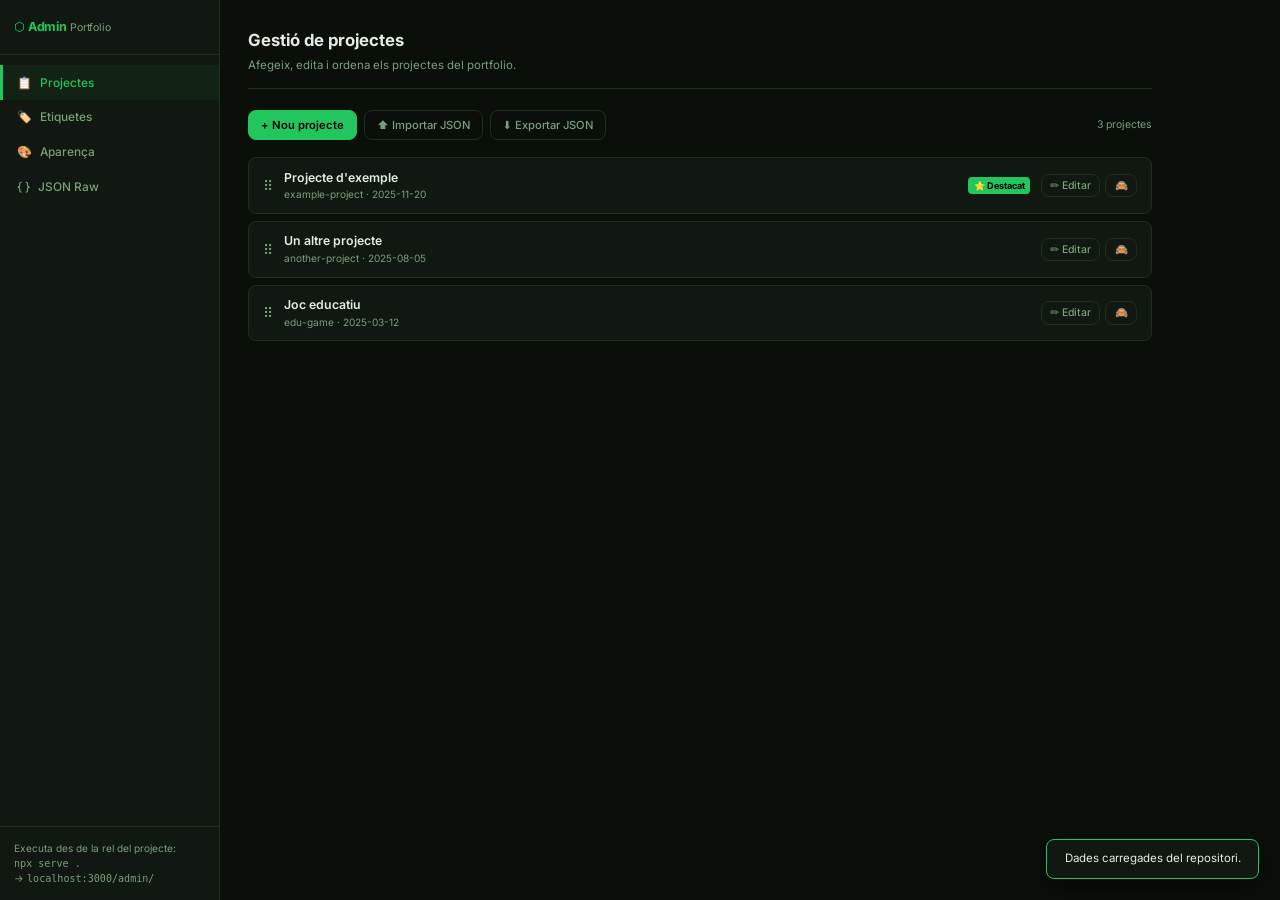
==== admin/index.html @ 7bdc1eb7 "feat: portfolio MVP inicial Estructura completa del portfolio estàtic per a GitHub Pages: - index.ht" ====
<!DOCTYPE html>
<html lang="ca">
<head>
  <meta charset="UTF-8">
  <meta name="viewport" content="width=device-width, initial-scale=1.0">
  <title>Admin — Portfolio</title>
  <link rel="icon" type="image/svg+xml" href="../assets/img/favicon.svg">
  <link rel="preconnect" href="https://fonts.googleapis.com">
  <link rel="preconnect" href="https://fonts.gstatic.com" crossorigin>
  <link href="https://fonts.googleapis.com/css2?family=Inter:wght@400;500;600;700&family=JetBrains+Mono:wght@400;500&display=swap" rel="stylesheet">
  <link rel="stylesheet" href="admin.css">
</head>
<body>

<div class="admin-layout">

  <!-- SIDEBAR -->
  <aside class="admin-sidebar">
    <div class="sidebar-logo">
      ⬡ Admin <span>Portfolio</span>
    </div>
    <nav class="sidebar-nav" role="navigation">
      <div class="nav-item active" data-panel="projects">
        <span>📋</span> Projectes
      </div>
      <div class="nav-item" data-panel="tags">
        <span>🏷️</span> Etiquetes
      </div>
      <div class="nav-item" data-panel="config">
        <span>🎨</span> Aparença
      </div>
      <div class="nav-item" data-panel="json">
        <span>{ }</span> JSON Raw
      </div>
    </nav>
    <div class="sidebar-footer">
      Executa des de la rel del projecte:<br>
      <code>npx serve .</code><br>
      → <code>localhost:3000/admin/</code>
    </div>
  </aside>

  <!-- MAIN -->
  <main class="admin-main">

    <!-- ════════════════════════════
         PANEL: PROJECTS
    ════════════════════════════ -->
    <div class="admin-panel active" id="panel-projects">
      <div class="panel-header">
        <h1 class="panel-title">Gestió de projectes</h1>
        <p class="panel-desc">Afegeix, edita i ordena els projectes del portfolio.</p>
      </div>

      <div class="toolbar">
        <button class="btn btn-primary" id="btn-new-project">+ Nou projecte</button>
        <button class="btn" id="btn-import-projects">⬆ Importar JSON</button>
        <button class="btn" id="btn-export-projects">⬇ Exportar JSON</button>
        <input type="file" id="input-import-projects" accept=".json" style="display:none">
        <span style="margin-left:auto;font-size:0.75rem;color:var(--text-muted)" id="projects-status"></span>
      </div>

      <div class="project-list" id="project-list">
        <!-- Rendered by admin.js -->
      </div>
    </div>

    <!-- ════════════════════════════
         PANEL: PROJECT FORM (inline)
    ════════════════════════════ -->
    <div class="admin-panel" id="panel-project-form">
      <div class="panel-header" style="display:flex;align-items:center;gap:0.75rem">
        <button class="btn btn-sm" id="btn-back-to-projects">← Tornar</button>
        <div>
          <h1 class="panel-title" id="form-title">Nou projecte</h1>
          <p class="panel-desc" id="form-subtitle">Omple les dades del projecte.</p>
        </div>
      </div>

      <form id="project-form" autocomplete="off">

        <!-- Basic -->
        <div class="form-section">
          <p class="form-title">Informació bàsica</p>
          <div class="form-grid">
            <div class="form-group">
              <label for="f-id">ID / Slug</label>
              <input type="text" id="f-id" placeholder="my-project-slug" required>
              <span class="form-hint">Carpeta: projects/<em>slug</em>/img/</span>
            </div>
            <div class="form-group">
              <label for="f-date">Data</label>
              <input type="date" id="f-date">
            </div>
            <div class="form-group" style="display:flex;flex-direction:row;align-items:center;gap:1.5rem;padding-top:0.5rem">
              <div class="toggle-row">
                <input type="checkbox" id="f-visible" checked>
                <label for="f-visible">Visible</label>
              </div>
              <div class="toggle-row">
                <input type="checkbox" id="f-featured">
                <label for="f-featured">Destacat</label>
              </div>
            </div>
          </div>
        </div>

        <!-- Languages of project -->
        <div class="form-section">
          <p class="form-title">Idiomes del projecte</p>
          <div class="tags-multiselect" id="proj-lang-select">
            <button type="button" class="tag-toggle" data-lang="ca">Català</button>
            <button type="button" class="tag-toggle" data-lang="es">Castellà</button>
            <button type="button" class="tag-toggle" data-lang="en">Anglès</button>
            <button type="button" class="tag-toggle" data-lang="agnostic">Sense idioma</button>
          </div>
          <span class="form-hint" style="margin-top:0.4rem;display:block">Selecciona els idiomes en els que el projecte és rellevant.</span>
        </div>

        <!-- Title -->
        <div class="form-section">
          <p class="form-title">Títol</p>
          <div class="lang-tabs">
            <button type="button" class="lang-tab active" data-lang-tab="title" data-lang="ca">CA</button>
            <button type="button" class="lang-tab" data-lang-tab="title" data-lang="es">ES</button>
            <button type="button" class="lang-tab" data-lang-tab="title" data-lang="en">EN</button>
          </div>
          <div class="lang-pane active" data-lang-pane="title" data-lang="ca">
            <input type="text" id="f-title-ca" placeholder="Títol en català">
          </div>
          <div class="lang-pane" data-lang-pane="title" data-lang="es">
            <input type="text" id="f-title-es" placeholder="Título en castellano">
          </div>
          <div class="lang-pane" data-lang-pane="title" data-lang="en">
            <input type="text" id="f-title-en" placeholder="Title in English">
          </div>
        </div>

        <!-- Short description -->
        <div class="form-section">
          <p class="form-title">Descripció curta <span style="font-weight:400;text-transform:none">(apareix a la card)</span></p>
          <div class="lang-tabs">
            <button type="button" class="lang-tab active" data-lang-tab="short" data-lang="ca">CA</button>
            <button type="button" class="lang-tab" data-lang-tab="short" data-lang="es">ES</button>
            <button type="button" class="lang-tab" data-lang-tab="short" data-lang="en">EN</button>
          </div>
          <div class="lang-pane active" data-lang-pane="short" data-lang="ca">
            <textarea id="f-short-ca" placeholder="Descripció curta en català…" rows="2"></textarea>
          </div>
          <div class="lang-pane" data-lang-pane="short" data-lang="es">
            <textarea id="f-short-es" placeholder="Descripción corta en castellano…" rows="2"></textarea>
          </div>
          <div class="lang-pane" data-lang-pane="short" data-lang="en">
            <textarea id="f-short-en" placeholder="Short description in English…" rows="2"></textarea>
          </div>
        </div>

        <!-- Full description -->
        <div class="form-section">
          <p class="form-title">Descripció completa <span style="font-weight:400;text-transform:none">(Markdown, modal detall)</span></p>
          <div class="lang-tabs">
            <button type="button" class="lang-tab active" data-lang-tab="full" data-lang="ca">CA</button>
            <button type="button" class="lang-tab" data-lang-tab="full" data-lang="es">ES</button>
            <button type="button" class="lang-tab" data-lang-tab="full" data-lang="en">EN</button>
          </div>
          <div class="lang-pane active" data-lang-pane="full" data-lang="ca">
            <textarea id="f-full-ca" placeholder="# Títol\n\nDescripció completa en Markdown…" rows="8"></textarea>
          </div>
          <div class="lang-pane" data-lang-pane="full" data-lang="es">
            <textarea id="f-full-es" placeholder="# Título\n\nDescripción completa en Markdown…" rows="8"></textarea>
          </div>
          <div class="lang-pane" data-lang-pane="full" data-lang="en">
            <textarea id="f-full-en" placeholder="# Title\n\nFull description in Markdown…" rows="8"></textarea>
          </div>
        </div>

        <!-- Tags -->
        <div class="form-section">
          <p class="form-title">Etiquetes</p>
          <div class="tags-multiselect" id="project-tags-select">
            <!-- Rendered dynamically from tags data -->
          </div>
        </div>

        <!-- Images -->
        <div class="form-section">
          <p class="form-title">Imatges</p>
          <span class="form-hint" style="display:block;margin-bottom:0.5rem">
            Rutes relatives des de l'arrel del portfolio. Ex: <code>projects/my-project/img/screenshot-01.webp</code>
          </span>
          <div class="image-list" id="image-list"></div>
          <button type="button" class="btn btn-sm" id="btn-add-image">+ Afegir imatge</button>
        </div>

        <!-- Links -->
        <div class="form-section">
          <p class="form-title">Enllaços</p>
          <div class="form-grid">
            <div class="form-group">
              <label for="f-link-github">GitHub</label>
              <input type="url" id="f-link-github" placeholder="https://github.com/user/repo">
            </div>
            <div class="form-group">
              <label for="f-link-demo">Demo</label>
              <input type="url" id="f-link-demo" placeholder="https://user.github.io/repo">
            </div>
            <div class="form-group">
              <label for="f-link-docs">Documentació</label>
              <input type="url" id="f-link-docs" placeholder="https://…">
            </div>
          </div>
        </div>

        <!-- Actions -->
        <div style="display:flex;gap:0.5rem;padding-top:0.5rem;border-top:1px solid var(--border);margin-top:0.5rem">
          <button type="submit" class="btn btn-primary">💾 Guardar projecte</button>
          <button type="button" class="btn btn-danger" id="btn-delete-project" style="display:none">🗑 Eliminar</button>
          <button type="button" class="btn" id="btn-cancel-project" style="margin-left:auto">Cancel·lar</button>
        </div>

      </form>
    </div>

    <!-- ════════════════════════════
         PANEL: TAGS
    ════════════════════════════ -->
    <div class="admin-panel" id="panel-tags">
      <div class="panel-header">
        <h1 class="panel-title">Gestió d'etiquetes</h1>
        <p class="panel-desc">Defineix les etiquetes disponibles i les seves traduccions.</p>
      </div>
      <div class="toolbar">
        <button class="btn btn-primary" id="btn-new-tag">+ Nova etiqueta</button>
      </div>
      <div id="tags-list" style="display:flex;flex-direction:column;gap:0.5rem"></div>
    </div>

    <!-- ════════════════════════════
         PANEL: CONFIG / APPEARANCE
    ════════════════════════════ -->
    <div class="admin-panel" id="panel-config">
      <div class="panel-header">
        <h1 class="panel-title">Configuració d'aparença</h1>
        <p class="panel-desc">Personalitza colors, tipografia, header i footer.</p>
      </div>

      <div class="toolbar">
        <button class="btn" id="btn-import-config">⬆ Importar config.json</button>
        <button class="btn btn-primary" id="btn-export-config">⬇ Exportar config.json</button>
        <input type="file" id="input-import-config" accept=".json" style="display:none">
      </div>

      <form id="config-form">

        <!-- Site info -->
        <div class="form-section">
          <p class="form-title">Lloc</p>
          <div class="form-grid">
            <div class="form-group">
              <label for="c-author">Autor</label>
              <input type="text" id="c-author" placeholder="El teu nom">
            </div>
            <div class="form-group">
              <label for="c-github-user">Usuari GitHub</label>
              <input type="text" id="c-github-user" placeholder="github-username">
            </div>
            <div class="form-group">
              <label for="c-default-lang">Idioma per defecte</label>
              <select id="c-default-lang">
                <option value="ca">Català</option>
                <option value="es">Castellà</option>
                <option value="en">Anglès</option>
              </select>
            </div>
            <div class="form-group">
              <label for="c-default-theme">Tema per defecte</label>
              <select id="c-default-theme">
                <option value="dark">Fosc</option>
                <option value="light">Clar</option>
              </select>
            </div>
          </div>
        </div>

        <!-- Header -->
        <div class="form-section">
          <p class="form-title">Header</p>
          <div class="lang-tabs">
            <button type="button" class="lang-tab active" data-lang-tab="header" data-lang="ca">CA</button>
            <button type="button" class="lang-tab" data-lang-tab="header" data-lang="es">ES</button>
            <button type="button" class="lang-tab" data-lang-tab="header" data-lang="en">EN</button>
          </div>
          <div class="lang-pane active" data-lang-pane="header" data-lang="ca">
            <div class="form-grid">
              <div class="form-group"><label>Títol (CA)</label><input type="text" id="c-header-title-ca" placeholder="Projectes"></div>
              <div class="form-group"><label>Subtítol (CA)</label><input type="text" id="c-header-subtitle-ca" placeholder="El que vaig creant"></div>
            </div>
          </div>
          <div class="lang-pane" data-lang-pane="header" data-lang="es">
            <div class="form-grid">
              <div class="form-group"><label>Título (ES)</label><input type="text" id="c-header-title-es" placeholder="Proyectos"></div>
              <div class="form-group"><label>Subtítulo (ES)</label><input type="text" id="c-header-subtitle-es" placeholder="Lo que voy creando"></div>
            </div>
          </div>
          <div class="lang-pane" data-lang-pane="header" data-lang="en">
            <div class="form-grid">
              <div class="form-group"><label>Title (EN)</label><input type="text" id="c-header-title-en" placeholder="Projects"></div>
              <div class="form-group"><label>Subtitle (EN)</label><input type="text" id="c-header-subtitle-en" placeholder="Things I build"></div>
            </div>
          </div>
          <div style="margin-top:0.75rem" class="form-group">
            <div class="toggle-row" style="margin-bottom:0.5rem">
              <input type="checkbox" id="c-show-avatar">
              <label for="c-show-avatar">Mostrar avatar</label>
            </div>
            <input type="text" id="c-avatar-url" placeholder="assets/img/avatar.webp">
          </div>
        </div>

        <!-- Appearance -->
        <div class="form-section">
          <p class="form-title">Colors i tipografia</p>
          <div class="form-grid">
            <div class="form-group">
              <label>Color d'accent</label>
              <div class="color-input-row">
                <input type="color" id="c-accent-color" value="#22c55e">
                <input type="text" id="c-accent-color-text" value="#22c55e" maxlength="7">
              </div>
            </div>
            <div class="form-group">
              <label for="c-border-radius">Border radius</label>
              <input type="text" id="c-border-radius" value="12px" placeholder="12px">
            </div>
            <div class="form-group">
              <label for="c-font-heading">Font heading</label>
              <input type="text" id="c-font-heading" placeholder="Inter">
            </div>
            <div class="form-group">
              <label for="c-font-body">Font body</label>
              <input type="text" id="c-font-body" placeholder="Inter">
            </div>
            <div class="form-group">
              <label for="c-font-mono">Font mono</label>
              <input type="text" id="c-font-mono" placeholder="JetBrains Mono">
            </div>
          </div>
        </div>

        <!-- Theme colors -->
        <div class="form-section">
          <p class="form-title">Colors del tema fosc</p>
          <div class="form-grid form-grid-3">
            <div class="form-group"><label>Background</label><div class="color-input-row"><input type="color" id="c-dark-bg" value="#0a0f0a"><input type="text" id="c-dark-bg-text" value="#0a0f0a" maxlength="7"></div></div>
            <div class="form-group"><label>Surface</label><div class="color-input-row"><input type="color" id="c-dark-surface" value="#111811"><input type="text" id="c-dark-surface-text" value="#111811" maxlength="7"></div></div>
            <div class="form-group"><label>Text</label><div class="color-input-row"><input type="color" id="c-dark-text" value="#e2ece2"><input type="text" id="c-dark-text-text" value="#e2ece2" maxlength="7"></div></div>
          </div>
        </div>

        <div class="form-section">
          <p class="form-title">Colors del tema clar</p>
          <div class="form-grid form-grid-3">
            <div class="form-group"><label>Background</label><div class="color-input-row"><input type="color" id="c-light-bg" value="#f0f7f0"><input type="text" id="c-light-bg-text" value="#f0f7f0" maxlength="7"></div></div>
            <div class="form-group"><label>Surface</label><div class="color-input-row"><input type="color" id="c-light-surface" value="#ffffff"><input type="text" id="c-light-surface-text" value="#ffffff" maxlength="7"></div></div>
            <div class="form-group"><label>Text</label><div class="color-input-row"><input type="color" id="c-light-text" value="#0f1f0f"><input type="text" id="c-light-text-text" value="#0f1f0f" maxlength="7"></div></div>
          </div>
        </div>

        <!-- Footer -->
        <div class="form-section">
          <p class="form-title">Footer</p>
          <div class="form-grid">
            <div class="toggle-row"><input type="checkbox" id="c-show-license" checked><label for="c-show-license">Mostrar llicència GPL</label></div>
            <div class="toggle-row"><input type="checkbox" id="c-show-github" checked><label for="c-show-github">Mostrar link GitHub</label></div>
          </div>
          <div class="form-group" style="margin-top:0.75rem">
            <label>Text personalitzat al footer</label>
            <div class="lang-tabs">
              <button type="button" class="lang-tab active" data-lang-tab="footer" data-lang="ca">CA</button>
              <button type="button" class="lang-tab" data-lang-tab="footer" data-lang="es">ES</button>
              <button type="button" class="lang-tab" data-lang-tab="footer" data-lang="en">EN</button>
            </div>
            <div class="lang-pane active" data-lang-pane="footer" data-lang="ca"><input type="text" id="c-footer-text-ca" placeholder="Text opcionals al footer (CA)"></div>
            <div class="lang-pane" data-lang-pane="footer" data-lang="es"><input type="text" id="c-footer-text-es" placeholder="Texto opcional en el footer (ES)"></div>
            <div class="lang-pane" data-lang-pane="footer" data-lang="en"><input type="text" id="c-footer-text-en" placeholder="Optional footer text (EN)"></div>
          </div>
        </div>

        <div style="padding-top:0.5rem;border-top:1px solid var(--border)">
          <button type="submit" class="btn btn-primary">💾 Guardar i exportar config.json</button>
        </div>

      </form>
    </div>

    <!-- ════════════════════════════
         PANEL: JSON RAW
    ════════════════════════════ -->
    <div class="admin-panel" id="panel-json">
      <div class="panel-header">
        <h1 class="panel-title">JSON Raw</h1>
        <p class="panel-desc">Edita directament el JSON de projectes o configuració.</p>
      </div>
      <div class="toolbar">
        <button class="btn active" id="btn-json-projects" style="border-color:var(--accent);color:var(--accent)">projects.json</button>
        <button class="btn" id="btn-json-config">config.json</button>
        <button class="btn btn-primary" id="btn-json-apply" style="margin-left:auto">✓ Aplicar i exportar</button>
      </div>
      <textarea class="json-editor" id="json-editor" spellcheck="false"></textarea>
      <p id="json-error" style="color:#dc2626;font-size:0.78rem;margin-top:0.5rem;display:none"></p>
    </div>

  </main>
</div>

<script src="admin.js"></script>
</body>
</html>
---- admin/admin.css ----
/* ============================================================
   ADMIN PANEL STYLES
   ============================================================ */

*, *::before, *::after { box-sizing: border-box; margin: 0; padding: 0; }

:root {
  --accent:      #22c55e;
  --accent-dim:  #16a34a;
  --bg:          #0a0f0a;
  --surface:     #111811;
  --surface-2:   #182018;
  --border:      #1e2e1e;
  --text:        #e2ece2;
  --text-muted:  #7a9e7a;
  --radius:      8px;
  --sidebar-w:   220px;
}

html, body {
  font-family: 'Inter', system-ui, sans-serif;
  font-size: 14px;
  background: var(--bg);
  color: var(--text);
  min-height: 100vh;
  line-height: 1.5;
}

a { color: var(--accent); }

/* ── Layout ── */
.admin-layout {
  display: flex;
  min-height: 100vh;
}

.admin-sidebar {
  width: var(--sidebar-w);
  background: var(--surface);
  border-right: 1px solid var(--border);
  display: flex;
  flex-direction: column;
  position: fixed;
  top: 0; left: 0; bottom: 0;
  z-index: 10;
  overflow-y: auto;
}

.admin-main {
  margin-left: var(--sidebar-w);
  flex: 1;
  padding: 2rem;
  max-width: 960px;
}

/* Sidebar */
.sidebar-logo {
  padding: 1.25rem 1rem;
  border-bottom: 1px solid var(--border);
  font-weight: 700;
  font-size: 0.9rem;
  color: var(--accent);
  letter-spacing: -0.01em;
}

.sidebar-logo span { color: var(--text-muted); font-weight: 400; font-size: 0.75rem; }

.sidebar-nav { padding: 0.75rem 0; flex: 1; }

.nav-item {
  display: flex;
  align-items: center;
  gap: 0.6rem;
  padding: 0.6rem 1rem;
  cursor: pointer;
  color: var(--text-muted);
  font-size: 0.85rem;
  font-weight: 500;
  border-left: 3px solid transparent;
  transition: all 0.15s ease;
  user-select: none;
}

.nav-item:hover { color: var(--text); background: var(--surface-2); }
.nav-item.active { color: var(--accent); border-left-color: var(--accent); background: rgba(34,197,94,0.06); }

.sidebar-footer {
  padding: 1rem;
  border-top: 1px solid var(--border);
  font-size: 0.72rem;
  color: var(--text-muted);
}

/* ── Panels ── */
.admin-panel { display: none; }
.admin-panel.active { display: block; }

.panel-header {
  margin-bottom: 1.5rem;
  padding-bottom: 1rem;
  border-bottom: 1px solid var(--border);
}

.panel-title {
  font-size: 1.2rem;
  font-weight: 700;
  color: var(--text);
  margin-bottom: 0.25rem;
}

.panel-desc { color: var(--text-muted); font-size: 0.82rem; }

/* ── Toolbar ── */
.toolbar {
  display: flex;
  gap: 0.5rem;
  flex-wrap: wrap;
  margin-bottom: 1.25rem;
  align-items: center;
}

/* ── Buttons ── */
.btn {
  display: inline-flex;
  align-items: center;
  gap: 0.35rem;
  padding: 0.5rem 0.85rem;
  border-radius: var(--radius);
  border: 1px solid var(--border);
  background: transparent;
  color: var(--text-muted);
  font-family: inherit;
  font-size: 0.8rem;
  font-weight: 500;
  cursor: pointer;
  transition: all 0.15s ease;
  white-space: nowrap;
  text-decoration: none;
}

.btn:hover { background: var(--surface-2); color: var(--text); border-color: var(--text-muted); }

.btn-primary {
  background: var(--accent);
  border-color: var(--accent);
  color: #000;
  font-weight: 600;
}
.btn-primary:hover { background: var(--accent-dim); border-color: var(--accent-dim); color: #000; }

.btn-danger { border-color: #dc2626; color: #dc2626; }
.btn-danger:hover { background: rgba(220,38,38,0.1); }

.btn-sm { padding: 0.3rem 0.6rem; font-size: 0.75rem; }

/* ── Project list ── */
.project-list { display: flex; flex-direction: column; gap: 0.5rem; }

.project-list-item {
  background: var(--surface);
  border: 1px solid var(--border);
  border-radius: var(--radius);
  padding: 0.75rem 1rem;
  display: flex;
  align-items: center;
  gap: 0.75rem;
  cursor: grab;
  transition: border-color 0.15s, background 0.15s;
}

.project-list-item:hover { border-color: var(--accent); background: var(--surface-2); }
.project-list-item.hidden-project { opacity: 0.45; }

.item-drag-handle { color: var(--text-muted); cursor: grab; flex-shrink: 0; font-size: 1rem; }

.item-info { flex: 1; min-width: 0; }
.item-title { font-weight: 600; font-size: 0.88rem; truncate: overflow; white-space: nowrap; overflow: hidden; text-overflow: ellipsis; }
.item-meta  { font-size: 0.72rem; color: var(--text-muted); }

.item-actions { display: flex; gap: 0.35rem; flex-shrink: 0; }

.badge { display: inline-block; padding: 0.1rem 0.4rem; border-radius: 4px; font-size: 0.65rem; font-weight: 700; }
.badge-featured { background: var(--accent); color: #000; }
.badge-hidden   { background: var(--surface-2); color: var(--text-muted); border: 1px solid var(--border); }

/* ── Forms ── */
.form-section { margin-bottom: 1.5rem; }
.form-title { font-size: 0.78rem; font-weight: 700; letter-spacing: 0.07em; text-transform: uppercase; color: var(--text-muted); margin-bottom: 0.75rem; }

.form-grid { display: grid; grid-template-columns: 1fr 1fr; gap: 0.75rem; }
.form-grid-3 { grid-template-columns: 1fr 1fr 1fr; }
.form-full { grid-column: 1 / -1; }

.form-group { display: flex; flex-direction: column; gap: 0.3rem; }

label {
  font-size: 0.78rem;
  font-weight: 600;
  color: var(--text-muted);
}

input[type="text"],
input[type="url"],
input[type="date"],
textarea,
select {
  background: var(--surface-2);
  border: 1px solid var(--border);
  border-radius: var(--radius);
  padding: 0.5rem 0.75rem;
  color: var(--text);
  font-family: inherit;
  font-size: 0.82rem;
  width: 100%;
  transition: border-color 0.15s;
  outline: none;
}

input:focus, textarea:focus, select:focus { border-color: var(--accent); }
textarea { resize: vertical; min-height: 80px; font-family: 'JetBrains Mono', monospace; font-size: 0.78rem; }

.form-hint { font-size: 0.7rem; color: var(--text-muted); }

/* Checkbox toggle */
.toggle-row {
  display: flex;
  align-items: center;
  gap: 0.5rem;
}
.toggle-row label { color: var(--text); font-weight: 500; font-size: 0.82rem; cursor: pointer; }
input[type="checkbox"] {
  width: 16px; height: 16px;
  accent-color: var(--accent);
  cursor: pointer;
}

/* Lang tabs */
.lang-tabs { display: flex; gap: 0; border-bottom: 1px solid var(--border); margin-bottom: 0.75rem; }
.lang-tab {
  padding: 0.4rem 0.85rem;
  font-size: 0.78rem;
  font-weight: 600;
  cursor: pointer;
  color: var(--text-muted);
  border-bottom: 2px solid transparent;
  margin-bottom: -1px;
  transition: all 0.15s;
  background: none;
  border-top: none;
  border-left: none;
  border-right: none;
  font-family: inherit;
}
.lang-tab.active { color: var(--accent); border-bottom-color: var(--accent); }
.lang-tab:hover:not(.active) { color: var(--text); }

.lang-pane { display: none; }
.lang-pane.active { display: block; }

/* Image list */
.image-list { display: flex; flex-direction: column; gap: 0.35rem; margin-bottom: 0.5rem; }
.image-item {
  display: flex;
  align-items: center;
  gap: 0.5rem;
  background: var(--surface-2);
  border: 1px solid var(--border);
  border-radius: var(--radius);
  padding: 0.4rem 0.6rem;
}
.image-item span { flex: 1; font-size: 0.75rem; font-family: monospace; color: var(--text-muted); overflow: hidden; text-overflow: ellipsis; white-space: nowrap; }

/* Tags multi-select */
.tags-multiselect { display: flex; flex-wrap: wrap; gap: 0.4rem; }
.tag-toggle {
  padding: 0.25rem 0.6rem;
  border-radius: 999px;
  border: 1px solid var(--border);
  background: transparent;
  color: var(--text-muted);
  font-size: 0.75rem;
  cursor: pointer;
  transition: all 0.15s;
  font-family: inherit;
}
.tag-toggle:hover { border-color: var(--accent); color: var(--accent); }
.tag-toggle.selected { background: var(--accent); border-color: var(--accent); color: #000; font-weight: 600; }

/* ── Config panel ── */
.config-preview {
  border: 1px solid var(--border);
  border-radius: var(--radius);
  padding: 1rem;
  margin-top: 0.75rem;
  background: var(--surface-2);
}

.color-input-row {
  display: flex;
  align-items: center;
  gap: 0.5rem;
}
.color-input-row input[type="color"] {
  width: 36px; height: 36px;
  padding: 2px;
  border-radius: 4px;
  cursor: pointer;
  flex-shrink: 0;
}
.color-input-row input[type="text"] {
  font-family: monospace;
  width: auto;
  flex: 1;
}

/* ── Alert / Toast ── */
.toast {
  position: fixed;
  bottom: 1.5rem;
  right: 1.5rem;
  background: var(--surface);
  border: 1px solid var(--accent);
  border-radius: var(--radius);
  padding: 0.75rem 1.25rem;
  font-size: 0.82rem;
  color: var(--text);
  z-index: 999;
  box-shadow: 0 8px 24px rgba(0,0,0,0.5);
  animation: toastIn 0.25s ease;
}
@keyframes toastIn { from { opacity: 0; transform: translateY(8px); } to { opacity: 1; transform: none; } }

/* ── Tabs panel (JSON editor) ── */
.json-editor {
  width: 100%;
  min-height: 300px;
  background: var(--bg);
  border: 1px solid var(--border);
  border-radius: var(--radius);
  padding: 1rem;
  color: var(--accent);
  font-family: 'JetBrains Mono', monospace;
  font-size: 0.78rem;
  resize: vertical;
}
.json-editor:focus { border-color: var(--accent); outline: none; }

/* ── Responsive ── */
@media (max-width: 700px) {
  .admin-sidebar { display: none; }
  .admin-main { margin-left: 0; padding: 1rem; }
  .form-grid, .form-grid-3 { grid-template-columns: 1fr; }
}
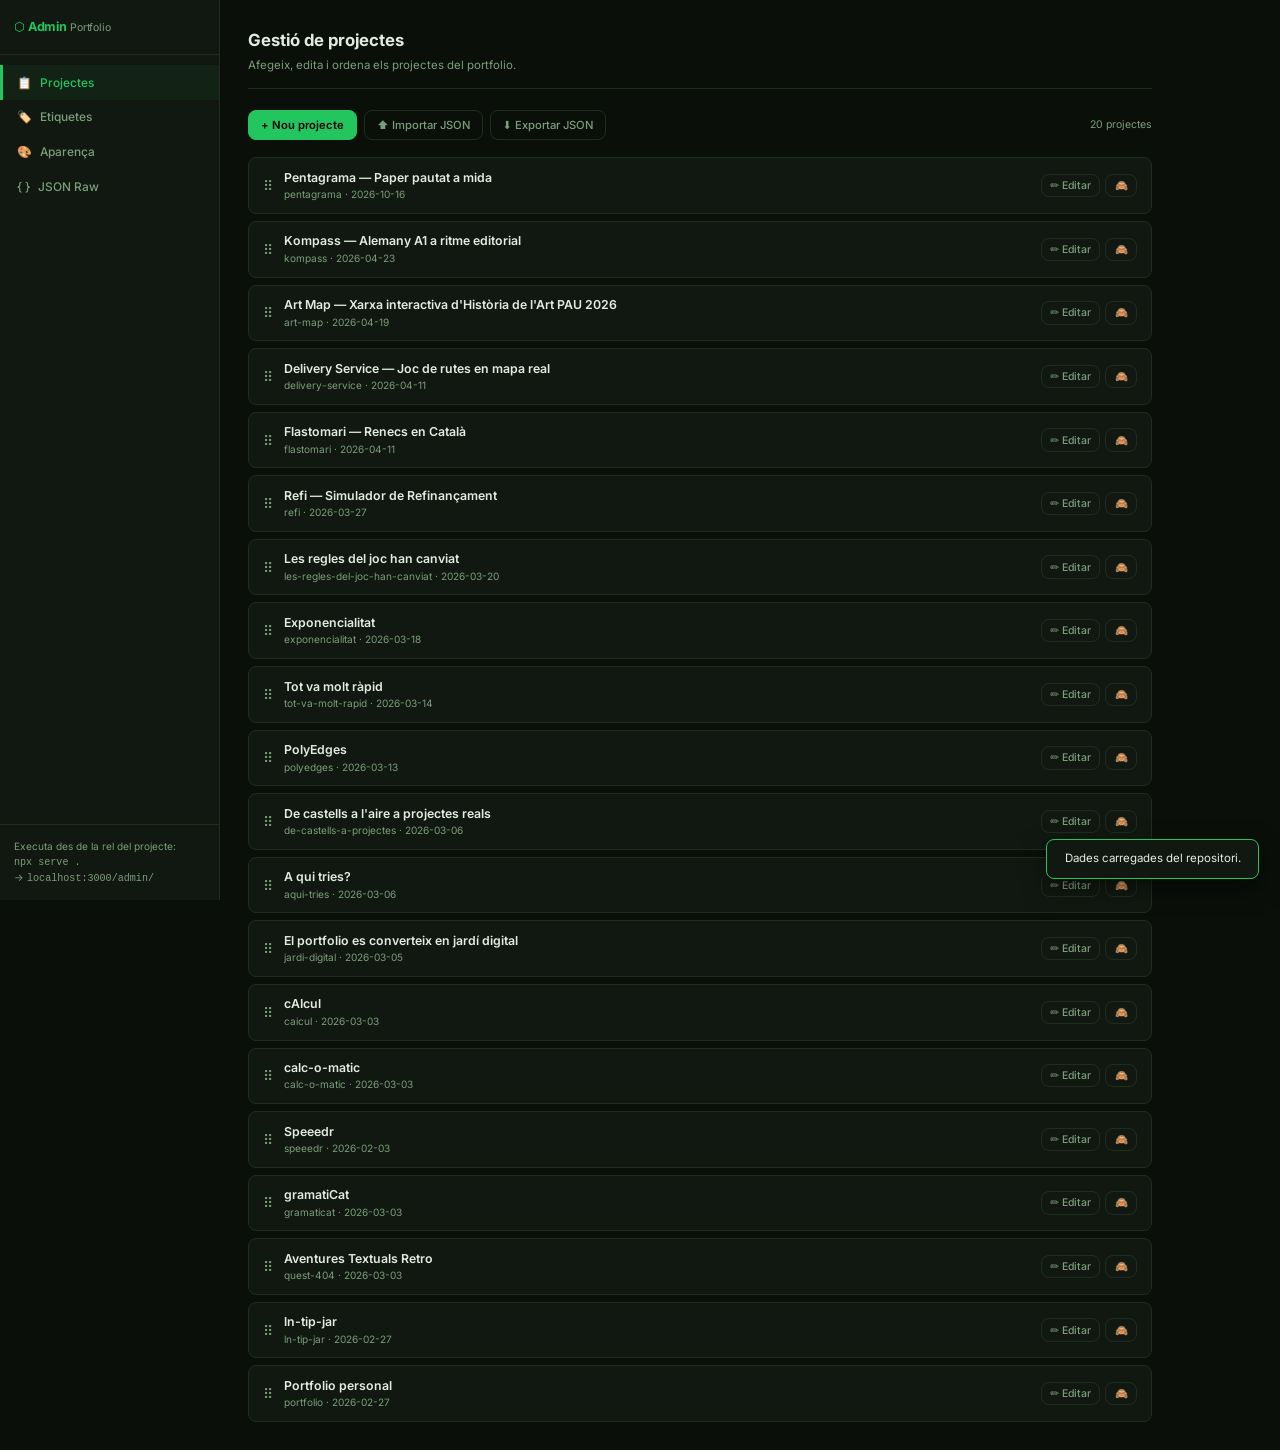
==== commit d6a92141: "afegit Pentagrama.page" ====
--- a/admin/index.html
+++ b/admin/index.html
@@ -112,6 +112,13 @@
             <button type="button" class="tag-toggle" data-lang="ca">Català</button>
             <button type="button" class="tag-toggle" data-lang="es">Castellà</button>
             <button type="button" class="tag-toggle" data-lang="en">Anglès</button>
+            <button type="button" class="tag-toggle" data-lang="de">Alemany</button>
+            <button type="button" class="tag-toggle" data-lang="fr">Francès</button>
+            <button type="button" class="tag-toggle" data-lang="it">Italià</button>
+            <button type="button" class="tag-toggle" data-lang="pt">Portuguès</button>
+            <button type="button" class="tag-toggle" data-lang="nl">Neerlandès</button>
+            <button type="button" class="tag-toggle" data-lang="eu">Euskara</button>
+            <button type="button" class="tag-toggle" data-lang="gl">Gallec</button>
             <button type="button" class="tag-toggle" data-lang="agnostic">Sense idioma</button>
           </div>
           <span class="form-hint" style="margin-top:0.4rem;display:block">Selecciona els idiomes en els que el projecte és rellevant.</span>
